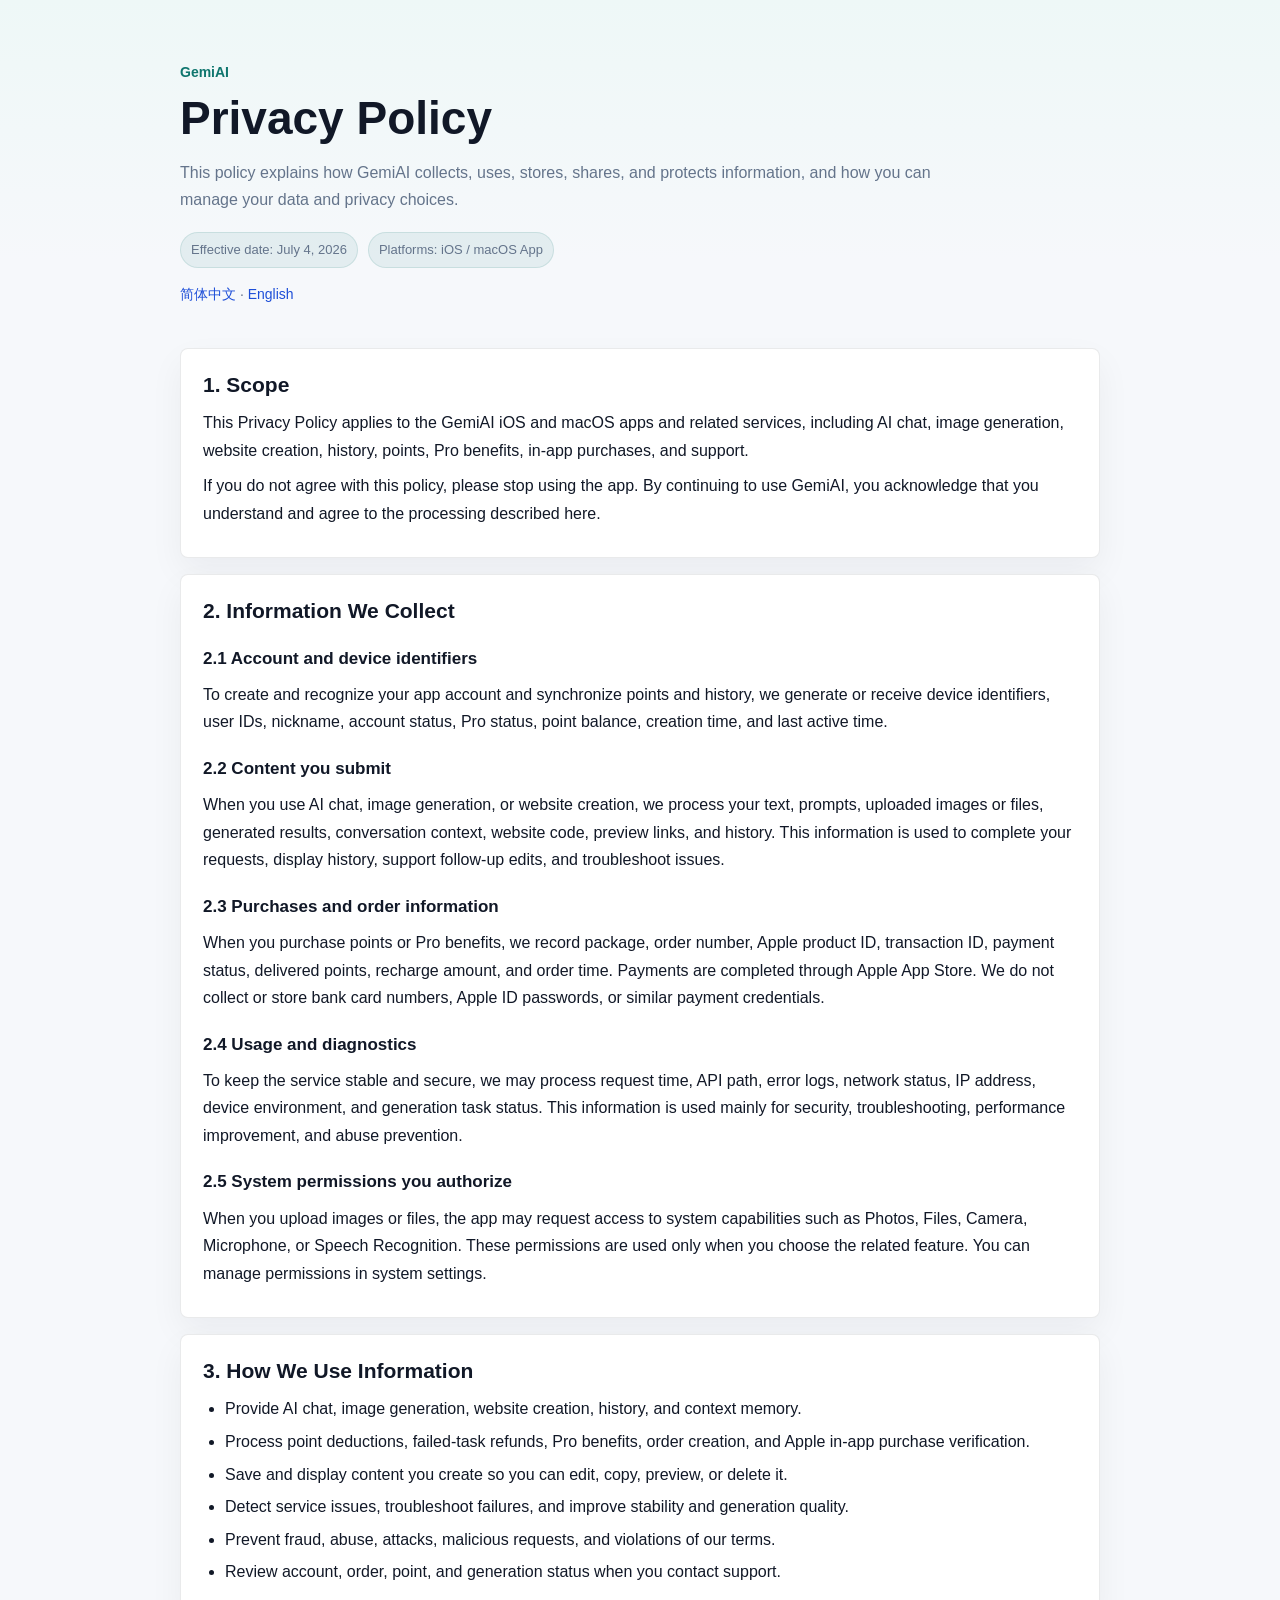
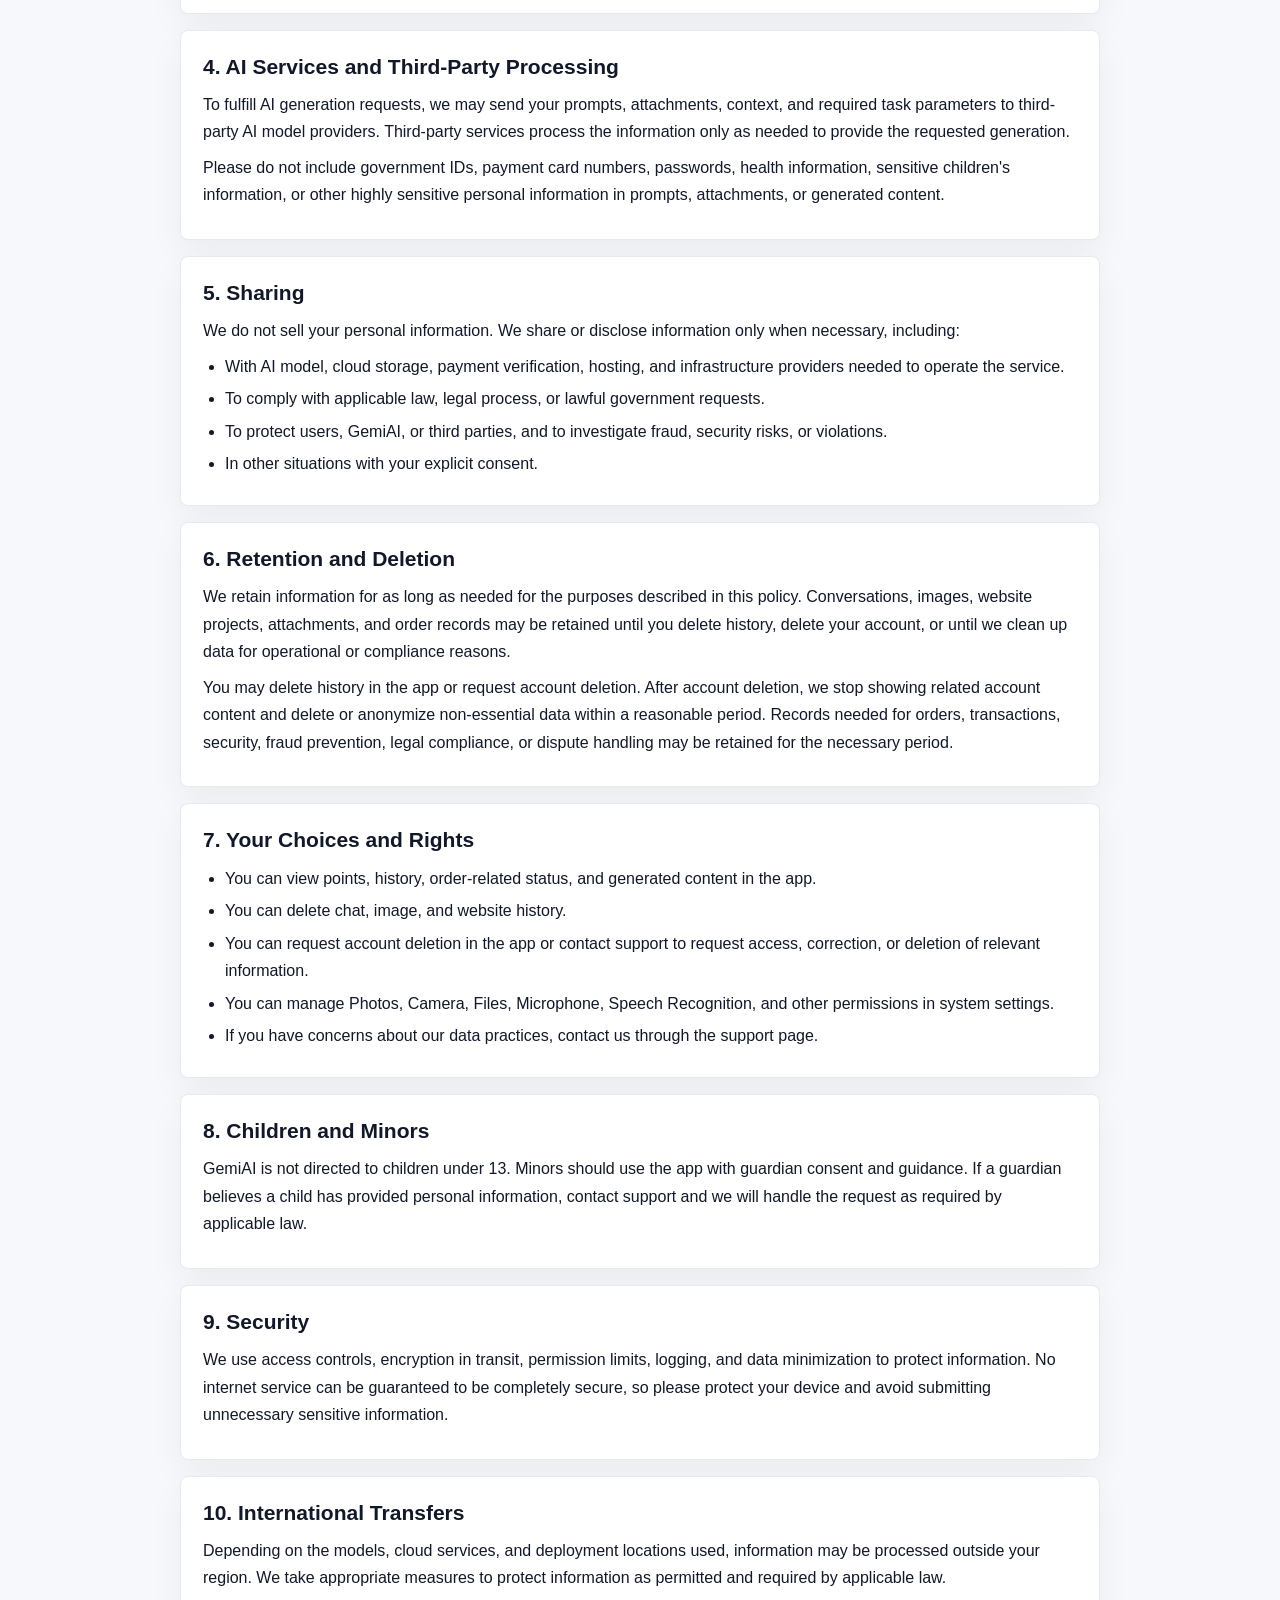
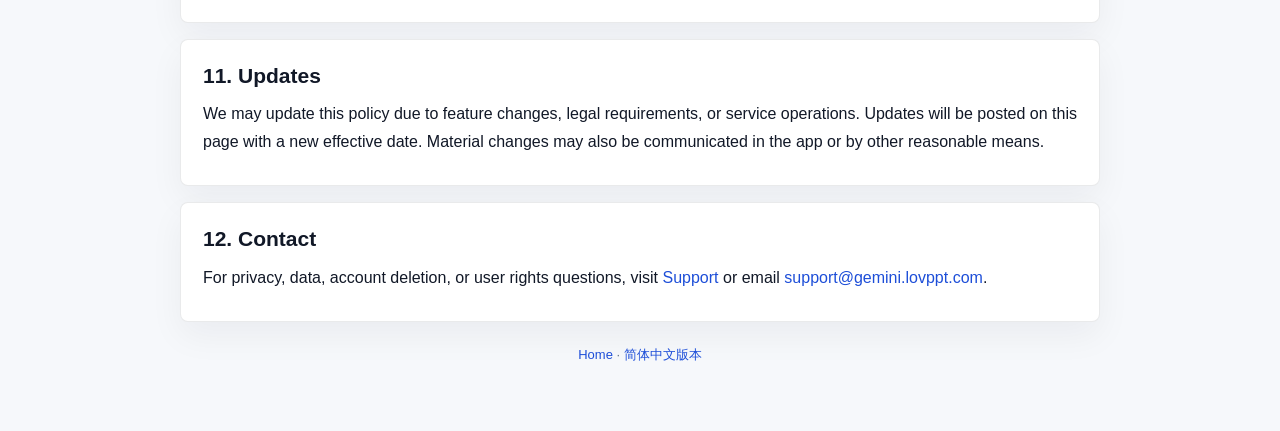
==== privacy-en.html @ 8c68ca68 "Add English legal and support pages" ====
<!doctype html>
<html lang="en">
<head>
  <meta charset="utf-8">
  <meta name="viewport" content="width=device-width, initial-scale=1">
  <title>Privacy Policy - GemiAI</title>
  <link rel="stylesheet" href="./styles.css">
</head>
<body>
  <main class="page">
    <section class="hero">
      <p class="eyebrow">GemiAI</p>
      <h1>Privacy Policy</h1>
      <p class="summary">This policy explains how GemiAI collects, uses, stores, shares, and protects information, and how you can manage your data and privacy choices.</p>
      <div class="meta">
        <span class="pill">Effective date: July 4, 2026</span>
        <span class="pill">Platforms: iOS / macOS App</span>
      </div>
      <p class="language-links"><a href="./privacy.html">简体中文</a> · <a href="./privacy-en.html">English</a></p>
    </section>

    <section class="card">
      <h2>1. Scope</h2>
      <p>This Privacy Policy applies to the GemiAI iOS and macOS apps and related services, including AI chat, image generation, website creation, history, points, Pro benefits, in-app purchases, and support.</p>
      <p>If you do not agree with this policy, please stop using the app. By continuing to use GemiAI, you acknowledge that you understand and agree to the processing described here.</p>
    </section>

    <section class="card">
      <h2>2. Information We Collect</h2>
      <h3>2.1 Account and device identifiers</h3>
      <p>To create and recognize your app account and synchronize points and history, we generate or receive device identifiers, user IDs, nickname, account status, Pro status, point balance, creation time, and last active time.</p>
      <h3>2.2 Content you submit</h3>
      <p>When you use AI chat, image generation, or website creation, we process your text, prompts, uploaded images or files, generated results, conversation context, website code, preview links, and history. This information is used to complete your requests, display history, support follow-up edits, and troubleshoot issues.</p>
      <h3>2.3 Purchases and order information</h3>
      <p>When you purchase points or Pro benefits, we record package, order number, Apple product ID, transaction ID, payment status, delivered points, recharge amount, and order time. Payments are completed through Apple App Store. We do not collect or store bank card numbers, Apple ID passwords, or similar payment credentials.</p>
      <h3>2.4 Usage and diagnostics</h3>
      <p>To keep the service stable and secure, we may process request time, API path, error logs, network status, IP address, device environment, and generation task status. This information is used mainly for security, troubleshooting, performance improvement, and abuse prevention.</p>
      <h3>2.5 System permissions you authorize</h3>
      <p>When you upload images or files, the app may request access to system capabilities such as Photos, Files, Camera, Microphone, or Speech Recognition. These permissions are used only when you choose the related feature. You can manage permissions in system settings.</p>
    </section>

    <section class="card">
      <h2>3. How We Use Information</h2>
      <ul>
        <li>Provide AI chat, image generation, website creation, history, and context memory.</li>
        <li>Process point deductions, failed-task refunds, Pro benefits, order creation, and Apple in-app purchase verification.</li>
        <li>Save and display content you create so you can edit, copy, preview, or delete it.</li>
        <li>Detect service issues, troubleshoot failures, and improve stability and generation quality.</li>
        <li>Prevent fraud, abuse, attacks, malicious requests, and violations of our terms.</li>
        <li>Review account, order, point, and generation status when you contact support.</li>
      </ul>
    </section>

    <section class="card">
      <h2>4. AI Services and Third-Party Processing</h2>
      <p>To fulfill AI generation requests, we may send your prompts, attachments, context, and required task parameters to third-party AI model providers. Third-party services process the information only as needed to provide the requested generation.</p>
      <p>Please do not include government IDs, payment card numbers, passwords, health information, sensitive children's information, or other highly sensitive personal information in prompts, attachments, or generated content.</p>
    </section>

    <section class="card">
      <h2>5. Sharing</h2>
      <p>We do not sell your personal information. We share or disclose information only when necessary, including:</p>
      <ul>
        <li>With AI model, cloud storage, payment verification, hosting, and infrastructure providers needed to operate the service.</li>
        <li>To comply with applicable law, legal process, or lawful government requests.</li>
        <li>To protect users, GemiAI, or third parties, and to investigate fraud, security risks, or violations.</li>
        <li>In other situations with your explicit consent.</li>
      </ul>
    </section>

    <section class="card">
      <h2>6. Retention and Deletion</h2>
      <p>We retain information for as long as needed for the purposes described in this policy. Conversations, images, website projects, attachments, and order records may be retained until you delete history, delete your account, or until we clean up data for operational or compliance reasons.</p>
      <p>You may delete history in the app or request account deletion. After account deletion, we stop showing related account content and delete or anonymize non-essential data within a reasonable period. Records needed for orders, transactions, security, fraud prevention, legal compliance, or dispute handling may be retained for the necessary period.</p>
    </section>

    <section class="card">
      <h2>7. Your Choices and Rights</h2>
      <ul>
        <li>You can view points, history, order-related status, and generated content in the app.</li>
        <li>You can delete chat, image, and website history.</li>
        <li>You can request account deletion in the app or contact support to request access, correction, or deletion of relevant information.</li>
        <li>You can manage Photos, Camera, Files, Microphone, Speech Recognition, and other permissions in system settings.</li>
        <li>If you have concerns about our data practices, contact us through the support page.</li>
      </ul>
    </section>

    <section class="card">
      <h2>8. Children and Minors</h2>
      <p>GemiAI is not directed to children under 13. Minors should use the app with guardian consent and guidance. If a guardian believes a child has provided personal information, contact support and we will handle the request as required by applicable law.</p>
    </section>

    <section class="card">
      <h2>9. Security</h2>
      <p>We use access controls, encryption in transit, permission limits, logging, and data minimization to protect information. No internet service can be guaranteed to be completely secure, so please protect your device and avoid submitting unnecessary sensitive information.</p>
    </section>

    <section class="card">
      <h2>10. International Transfers</h2>
      <p>Depending on the models, cloud services, and deployment locations used, information may be processed outside your region. We take appropriate measures to protect information as permitted and required by applicable law.</p>
    </section>

    <section class="card">
      <h2>11. Updates</h2>
      <p>We may update this policy due to feature changes, legal requirements, or service operations. Updates will be posted on this page with a new effective date. Material changes may also be communicated in the app or by other reasonable means.</p>
    </section>

    <section class="card">
      <h2>12. Contact</h2>
      <p>For privacy, data, account deletion, or user rights questions, visit <a href="./support-en.html">Support</a> or email <a href="mailto:support@gemini.lovppt.com">support@gemini.lovppt.com</a>.</p>
    </section>

    <p class="footer"><a href="./index.html">Home</a> · <a href="./privacy.html">简体中文版本</a></p>
  </main>
</body>
</html>
---- styles.css ----
:root {
  color-scheme: light;
  --bg: #f6f8fb;
  --surface: #ffffff;
  --soft: #f1f5f9;
  --ink: #111827;
  --muted: #64748b;
  --line: rgba(15, 23, 42, 0.09);
  --blue: #1d4ed8;
  --teal: #0f766e;
}

* {
  box-sizing: border-box;
}

body {
  margin: 0;
  font-family: -apple-system, BlinkMacSystemFont, "Segoe UI", "PingFang SC", "Microsoft YaHei", sans-serif;
  background: linear-gradient(180deg, #eef8f7 0, var(--bg) 260px);
  color: var(--ink);
  line-height: 1.72;
}

a {
  color: var(--blue);
  text-decoration: none;
}

a:hover {
  text-decoration: underline;
}

.page {
  width: min(920px, calc(100% - 32px));
  margin: 0 auto;
  padding: 32px 0 56px;
}

.hero {
  padding: 28px 0 18px;
}

.eyebrow {
  margin: 0 0 8px;
  color: var(--teal);
  font-size: 14px;
  font-weight: 700;
}

h1 {
  margin: 0;
  font-size: clamp(30px, 5vw, 46px);
  line-height: 1.14;
  letter-spacing: 0;
}

.summary {
  max-width: 760px;
  margin: 14px 0 0;
  color: var(--muted);
  font-size: 16px;
}

.meta {
  display: flex;
  flex-wrap: wrap;
  gap: 10px;
  margin-top: 18px;
  color: var(--muted);
  font-size: 13px;
}

.language-links {
  margin-top: 14px;
  color: var(--muted);
  font-size: 14px;
}

.pill {
  padding: 6px 10px;
  background: rgba(15, 118, 110, 0.08);
  border: 1px solid rgba(15, 118, 110, 0.12);
  border-radius: 999px;
}

.card {
  margin-top: 16px;
  padding: 22px;
  background: var(--surface);
  border: 1px solid var(--line);
  border-radius: 8px;
  box-shadow: 0 14px 34px rgba(15, 23, 42, 0.05);
}

h2 {
  margin: 0 0 10px;
  font-size: 21px;
  line-height: 1.35;
}

h3 {
  margin: 18px 0 8px;
  font-size: 17px;
}

p {
  margin: 8px 0;
}

ul {
  margin: 8px 0 0;
  padding-left: 22px;
}

li {
  margin: 5px 0;
}

.notice {
  padding: 13px 14px;
  background: var(--soft);
  border: 1px solid var(--line);
  border-radius: 8px;
  color: #334155;
  font-size: 14px;
}

.support-grid {
  display: grid;
  grid-template-columns: 1fr 220px;
  gap: 18px;
  align-items: center;
}

.qr {
  width: 220px;
  max-width: 100%;
  border-radius: 8px;
  border: 1px solid var(--line);
  background: white;
}

.footer {
  margin-top: 22px;
  color: var(--muted);
  font-size: 13px;
  text-align: center;
}

@media (max-width: 680px) {
  .page {
    width: min(100% - 24px, 920px);
    padding-top: 20px;
  }

  .card {
    padding: 18px;
  }

  .support-grid {
    grid-template-columns: 1fr;
  }
}
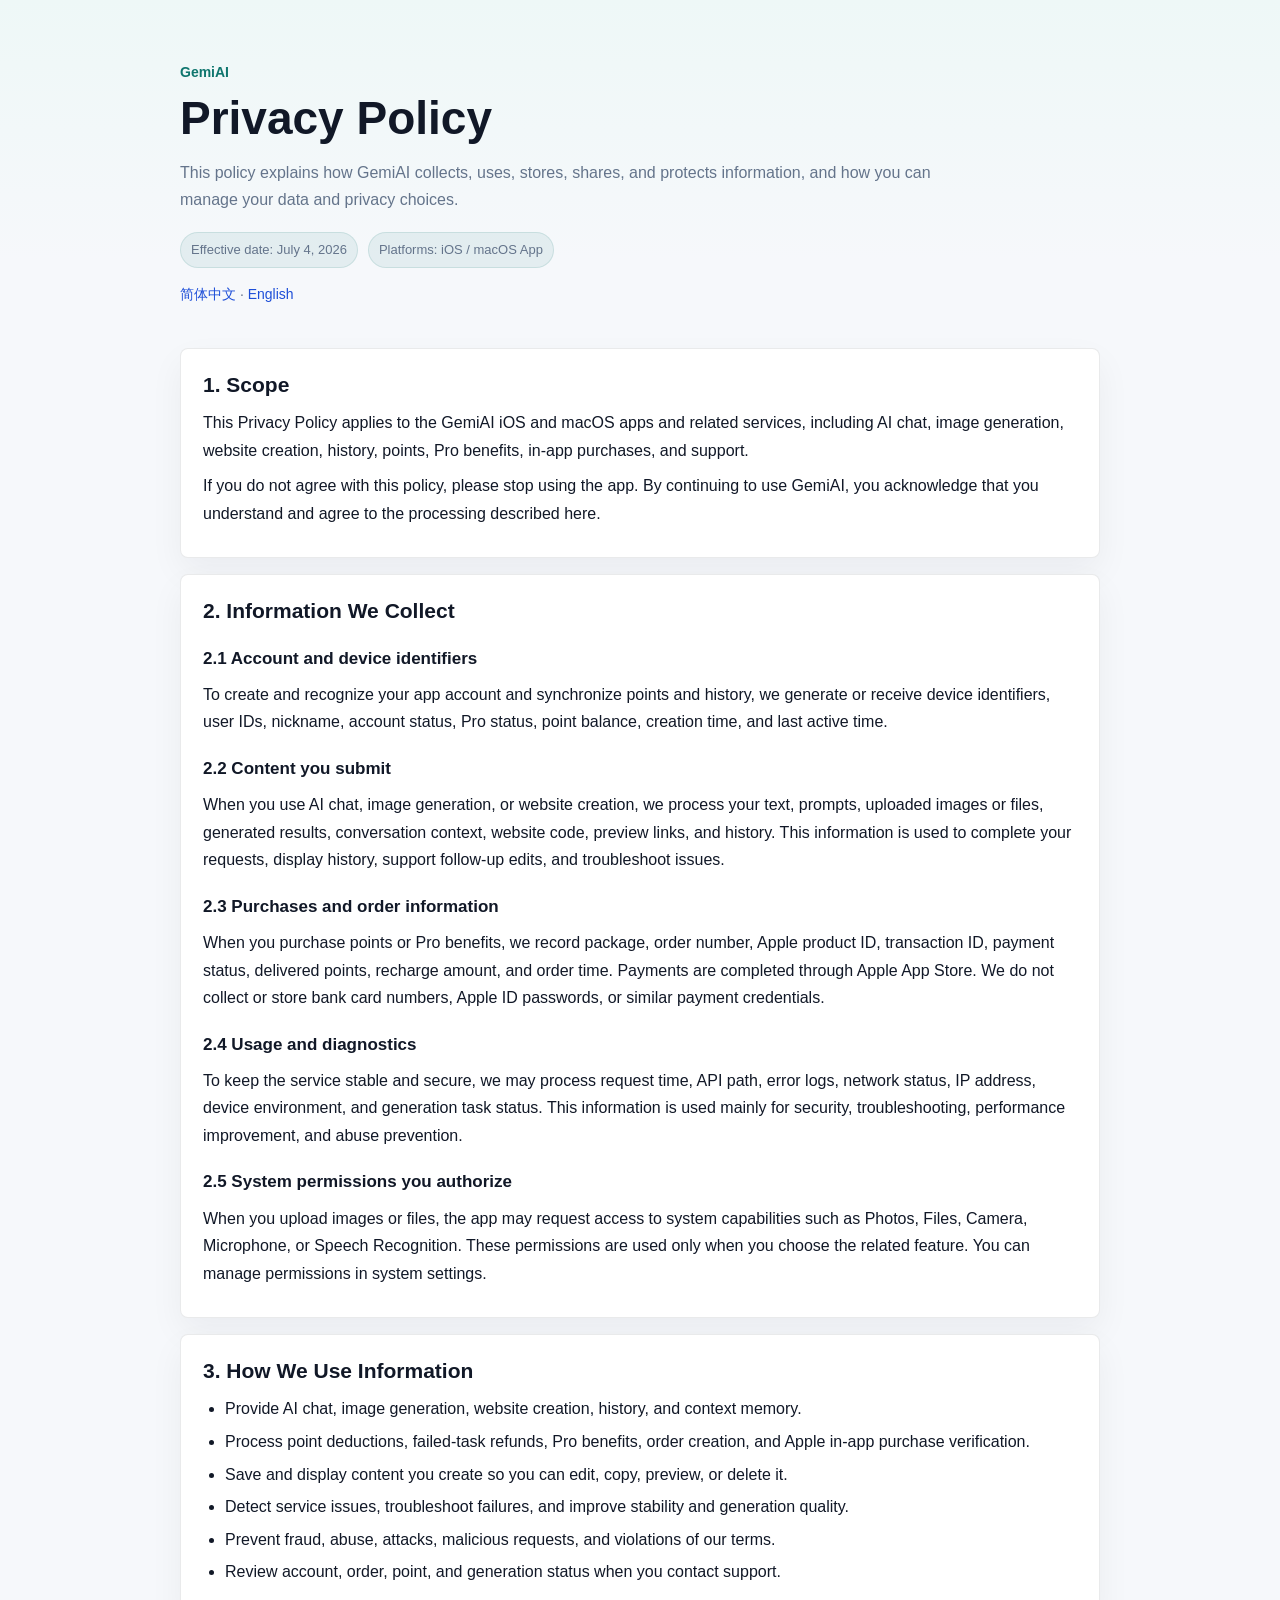
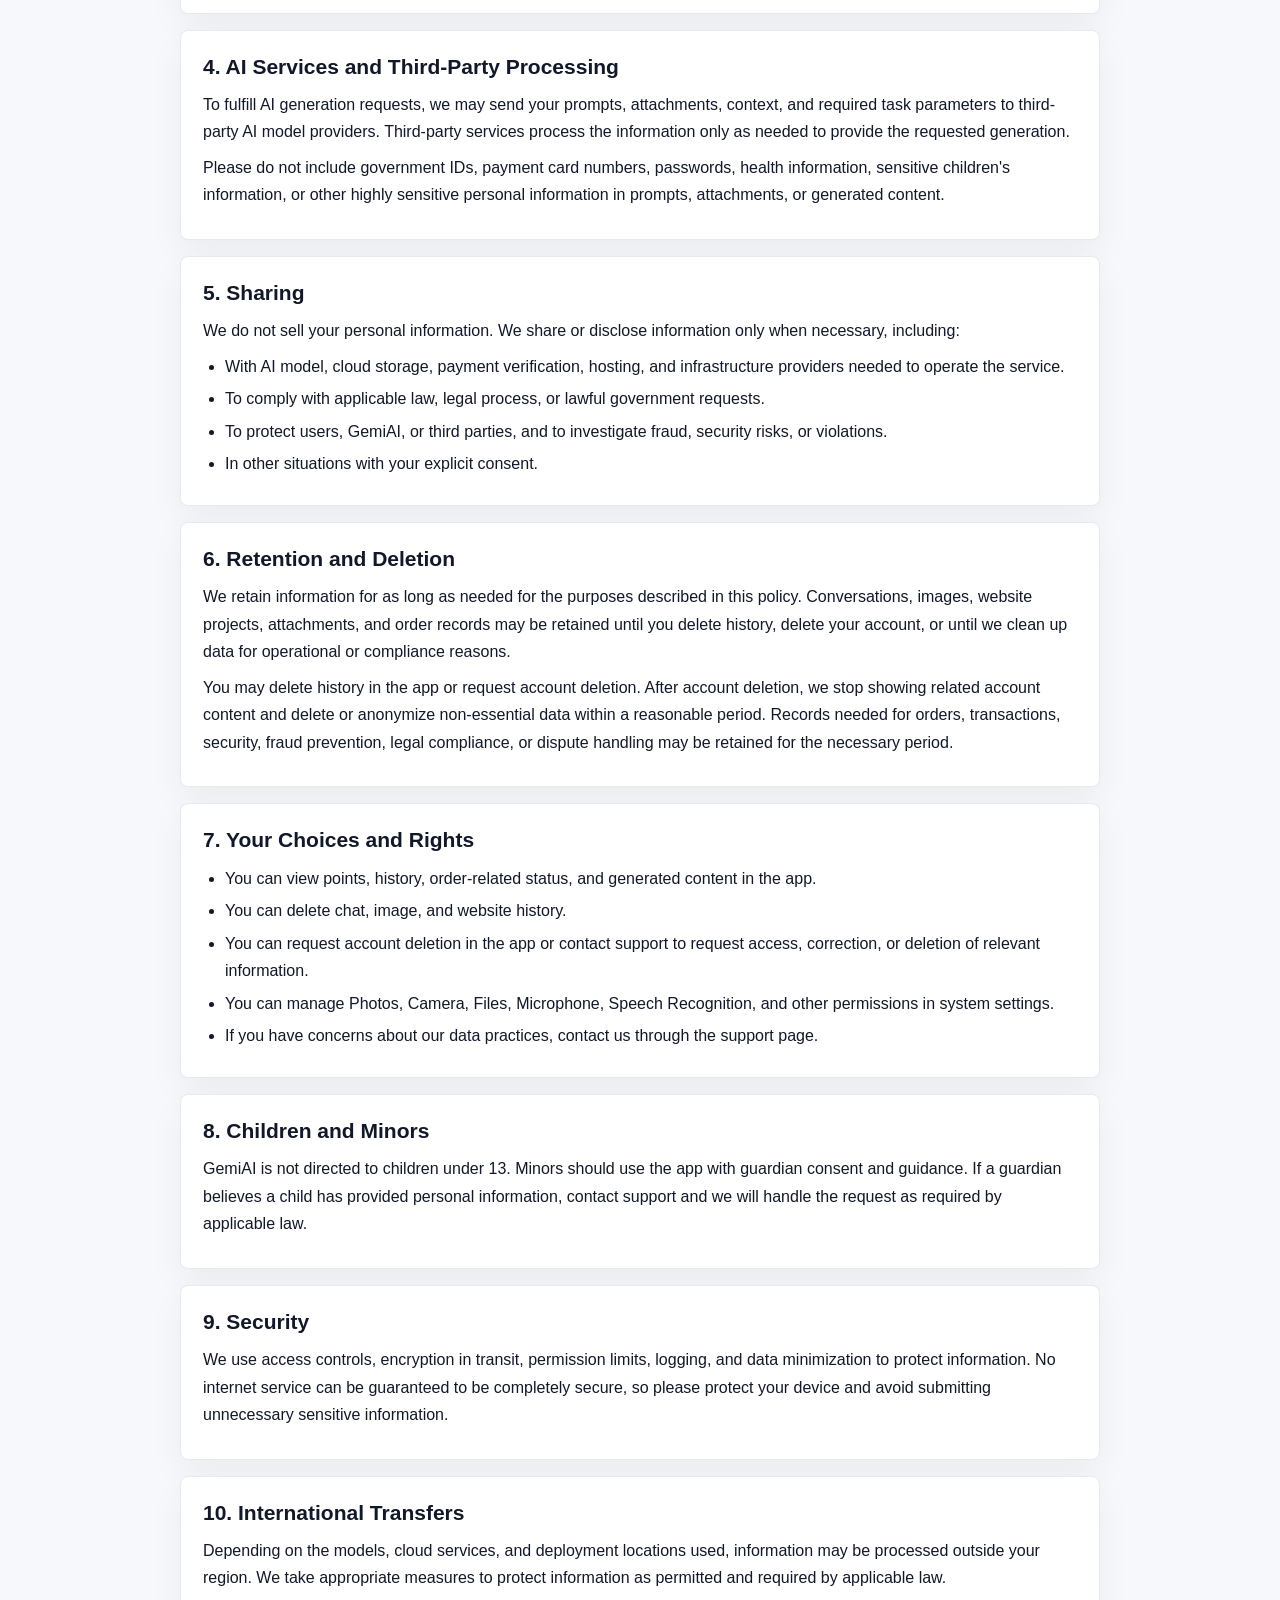
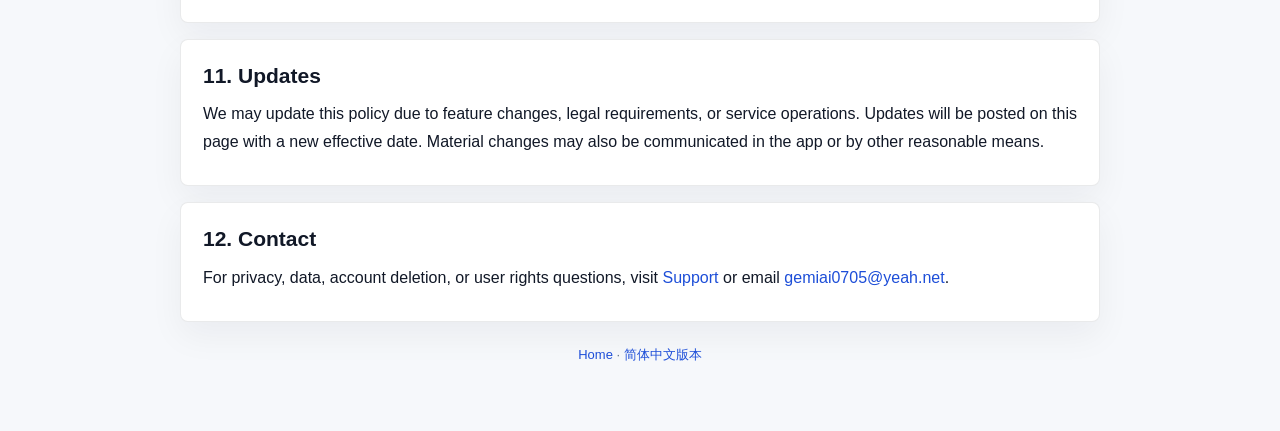
==== commit 223f7c12: "Update GemiAI support email" ====
--- a/privacy-en.html
+++ b/privacy-en.html
@@ -107,7 +107,7 @@
 
     <section class="card">
       <h2>12. Contact</h2>
-      <p>For privacy, data, account deletion, or user rights questions, visit <a href="./support-en.html">Support</a> or email <a href="mailto:support@gemini.lovppt.com">support@gemini.lovppt.com</a>.</p>
+      <p>For privacy, data, account deletion, or user rights questions, visit <a href="./support-en.html">Support</a> or email <a href="mailto:gemiai0705@yeah.net">gemiai0705@yeah.net</a>.</p>
     </section>
 
     <p class="footer"><a href="./index.html">Home</a> · <a href="./privacy.html">简体中文版本</a></p>
